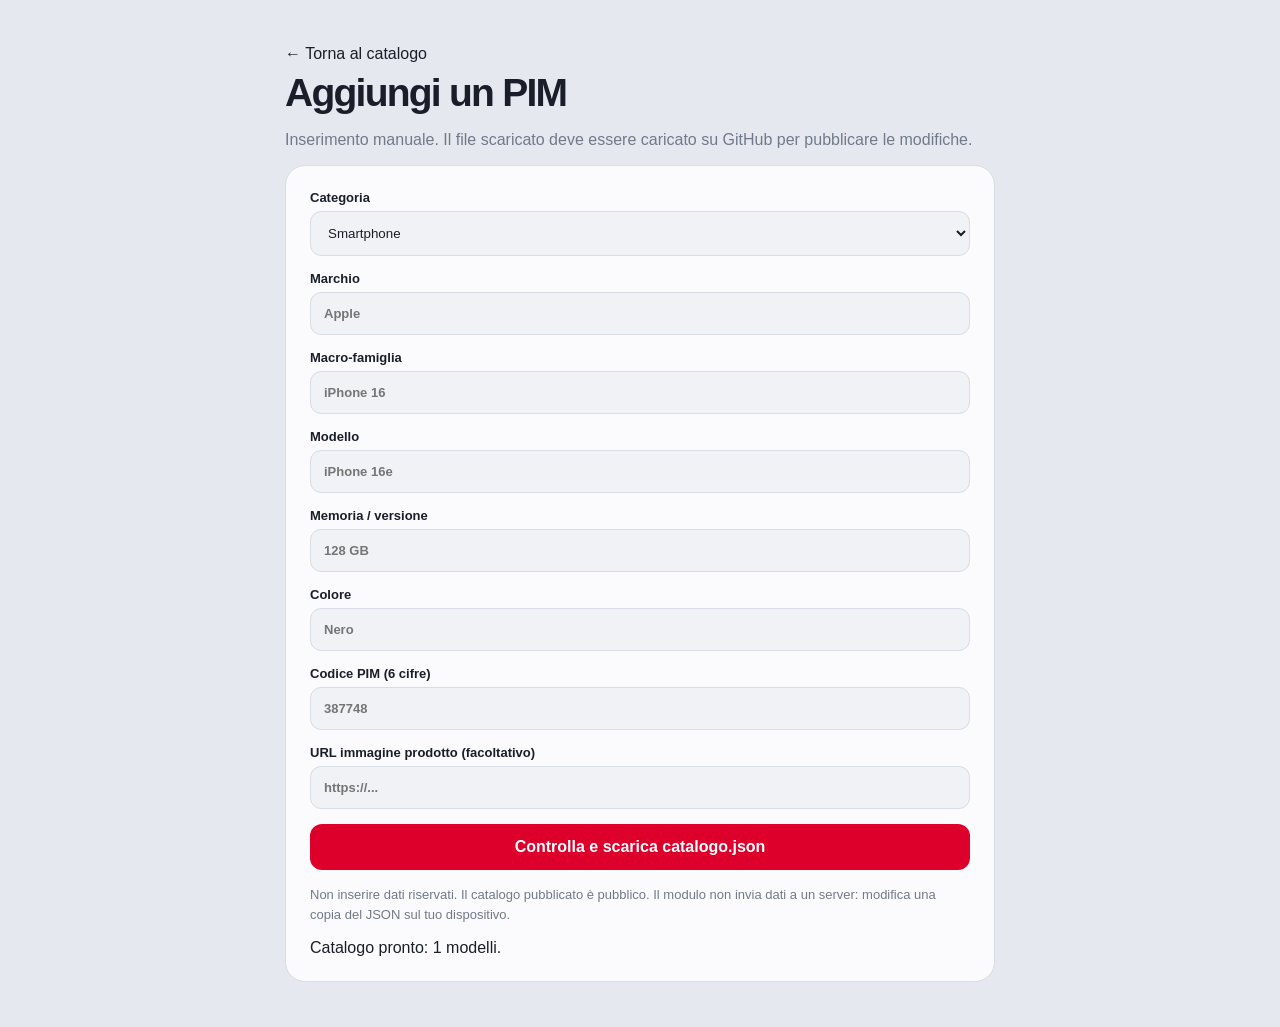
==== admin/index.html @ b3248183 "Add files via upload" ====
<!doctype html><html lang="it"><head><meta charset="utf-8"><meta name="viewport" content="width=device-width,initial-scale=1"><title>Aggiungi PIM · Codici MW</title><link rel="icon" href="../assets/icons/icon-192.png"><link rel="stylesheet" href="../style.css"><style>.adminwrap{max-width:750px;margin:25px auto;padding:20px}.adminform{background:var(--card);border:1px solid var(--line);border-radius:20px;padding:24px;display:grid;gap:15px}.adminform label{display:grid;gap:6px;font-weight:650;font-size:13px}.adminform input,.adminform select{padding:13px;border-radius:11px;border:1px solid var(--line);background:var(--panel);color:var(--ink);width:100%}.adminform button{border:0;background:var(--accent);color:white;border-radius:12px;padding:14px;font-weight:750}.adminform .hint{font-size:13px;color:var(--muted);line-height:1.5}</style></head><body><main class="adminwrap"><a href="../">← Torna al catalogo</a><h1>Aggiungi un PIM</h1><p class="subtle">Inserimento manuale. Il file scaricato deve essere caricato su GitHub per pubblicare le modifiche.</p><form class="adminform" id="form"><label>Categoria<select name="category"><option value="smartphone">Smartphone</option><option value="smartwatch">Smartwatch</option><option value="sportwatch">Sportwatch</option><option value="smartband">Smartband</option></select></label><label>Marchio<input name="brand" required placeholder="Apple"></label><label>Macro-famiglia<input name="series" required placeholder="iPhone 16"></label><label>Modello<input name="model" required placeholder="iPhone 16e"></label><label>Memoria / versione<input name="storage" placeholder="128 GB"></label><label>Colore<input name="color" required placeholder="Nero"></label><label>Codice PIM (6 cifre)<input name="pim" required pattern="[0-9]{6}" inputmode="numeric" maxlength="6" placeholder="387748"></label><label>URL immagine prodotto (facoltativo)<input name="image" type="url" placeholder="https://..."></label><button type="submit">Controlla e scarica catalogo.json</button><div class="hint">Non inserire dati riservati. Il catalogo pubblicato è pubblico. Il modulo non invia dati a un server: modifica una copia del JSON sul tuo dispositivo.</div><div id="message" role="status"></div></form></main><script src="./admin.js"></script></body></html>
---- style.css ----
:root{font-family:Inter,-apple-system,BlinkMacSystemFont,"Segoe UI",sans-serif;color-scheme:light;--bg:#e9ebf0;--panel:#f6f7fa;--card:#fff;--line:#dfe2e9;--ink:#1a1e2a;--muted:#71798a;--accent:#dc002b;--accent-soft:#fff0f3;--shadow:0 8px 24px rgba(21,27,43,.055)}:root[data-theme="dark"]{color-scheme:dark;--bg:#0c0f15;--panel:#141820;--card:#1c212b;--line:#303743;--ink:#f5f6fa;--muted:#a1a9b8;--accent:#ff3154;--accent-soft:#38202a;--shadow:0 8px 28px rgba(0,0,0,.16)}*{box-sizing:border-box}html{scroll-behavior:smooth}body{margin:0;background:var(--bg);color:var(--ink)}button,input,a{font:inherit}button{cursor:pointer}a{text-decoration:none;color:inherit}button:focus-visible,a:focus-visible,input:focus-visible{outline:3px solid var(--accent);outline-offset:3px}.shell{display:flex;min-height:100vh;max-width:1700px;margin:auto}.sidebar{width:244px;flex-shrink:0;background:var(--panel);border-right:1px solid var(--line);padding:28px 18px;display:flex;flex-direction:column;gap:32px;position:sticky;top:0;height:100vh}.brand,.mobilebrand{display:flex;align-items:center;gap:12px;font-size:19px;white-space:nowrap}.brand img,.mobilebrand img{width:40px;height:40px;border-radius:12px}.brand span,.mobilebrand span{color:var(--accent)}.sidebar nav{display:grid;gap:8px}.navlink{border:0;background:transparent;text-align:left;border-radius:13px;padding:13px 15px;display:flex;gap:13px;align-items:center;color:var(--muted);font-size:15px}.navlink.active,.navlink:hover{background:var(--accent-soft);color:var(--accent)}.sidefoot{margin-top:auto;border-top:1px solid var(--line);padding:18px 8px;color:var(--muted);font-size:13px;line-height:1.8}.main{flex:1;min-width:0;padding:22px clamp(20px,4vw,64px) 100px}.top{display:flex;justify-content:flex-end;align-items:center;min-height:44px}.mobilebrand{display:none}.topright{display:flex;align-items:center;gap:12px}.online{border:1px solid var(--line);background:var(--card);border-radius:999px;padding:9px 13px;color:var(--muted);font-size:12px;white-space:nowrap}.online i{display:inline-block;width:8px;height:8px;background:#18a46d;border-radius:50%;margin-right:5px}.iconbtn{width:39px;height:39px;border:1px solid var(--line);background:var(--card);color:var(--ink);border-radius:12px;font-size:22px}.intro{margin-top:24px}.eyebrow{font-size:11px;font-weight:800;letter-spacing:.17em;color:var(--accent)}h1{font-size:clamp(25px,3.4vw,39px);letter-spacing:-.045em;margin:8px 0 8px}h1 em{font-style:normal;color:var(--accent)}.intro p{color:var(--muted);font-size:14px;margin:0 0 24px;line-height:1.6}.searchbox{display:flex;align-items:center;gap:12px;border:1px solid var(--line);background:var(--card);border-radius:17px;padding:0 16px;box-shadow:var(--shadow);height:58px}.searchbox:focus-within{border-color:var(--accent)}.searchbox>span{font-size:29px;color:var(--accent)}.searchbox input{flex:1;min-width:0;border:0;outline:0;background:transparent;color:var(--ink);font-size:15px}.searchbox button{border:0;background:transparent;color:var(--muted);font-size:25px}.sectionhead{display:flex;align-items:center;justify-content:space-between;gap:10px;margin:32px 0 14px}.sectionhead h2{font-size:19px;margin:0;letter-spacing:-.03em}.textbtn{background:transparent;border:0;color:var(--accent);font-weight:650}.subtle,.empty p{color:var(--muted)}.categories{display:flex;overflow-x:auto;gap:9px;scrollbar-width:none;padding:2px 0 6px}.categories::-webkit-scrollbar{display:none}.chip,.memory{flex-shrink:0;border:1px solid var(--line);border-radius:999px;background:var(--card);color:var(--ink);padding:11px 17px;font-weight:650;font-size:13px;white-space:nowrap}.chip.active,.memory.active{background:var(--accent);color:white;border-color:var(--accent)}.brandgrid{display:grid;grid-template-columns:repeat(4,minmax(0,1fr));gap:14px}.brandcard,.familycard,.modelcard,.variant,.resultcard{background:var(--card);border:1px solid var(--line);box-shadow:var(--shadow);border-radius:18px}.brandcard{padding:25px 12px;min-height:140px;display:flex;align-items:center;justify-content:center;flex-direction:column;gap:13px;color:var(--ink)}.brandcard:hover,.familycard:hover,.modelcard:hover{border-color:var(--accent)}.brandmark{font-weight:900;font-size:clamp(18px,2vw,25px);letter-spacing:-.06em;min-height:36px;display:flex;align-items:center}.brandmark img{max-height:40px;max-width:125px;object-fit:contain}.brandcard small{font-weight:650;font-size:13px}.listcards{display:grid;gap:12px}.familycard,.modelcard{width:100%;display:flex;align-items:center;text-align:left;gap:17px;padding:13px 16px;color:var(--ink)}.thumb{width:76px;height:76px;border-radius:13px;background:var(--panel);display:flex;align-items:center;justify-content:center;flex-shrink:0;overflow:hidden;color:var(--muted);font-size:25px}.thumb img{width:100%;height:100%;object-fit:contain}.cardbody{flex:1;min-width:0}.cardbody strong{font-size:16px}.cardbody small{display:block;color:var(--muted);margin-top:5px}.arrow{color:var(--accent);font-size:24px}.detailhead{display:flex;gap:18px;align-items:center;background:var(--card);border:1px solid var(--line);border-radius:20px;padding:16px}.detailhead .thumb{width:114px;height:114px}.detailhead h2{margin:0 0 7px;font-size:24px}.detailhead p{margin:0;color:var(--muted);font-size:13px}.memorybar{display:flex;gap:9px;overflow-x:auto;padding:4px 0 7px;scrollbar-width:none}.variantlist{display:grid;gap:10px}.variant{display:flex;align-items:center;gap:13px;padding:14px 16px}.swatch{height:29px;width:29px;border-radius:50%;border:1px solid #7b819066;flex-shrink:0;box-shadow:inset 0 1px 3px #0002}.variantinfo{flex:1;min-width:0}.variantinfo strong{display:block;font-size:14px}.variantinfo small{display:block;color:var(--muted);margin-top:4px}.variantinfo b{color:var(--ink);font-size:16px}.copybtn{background:var(--accent-soft);border:1px solid transparent;border-radius:11px;color:var(--accent);padding:10px 13px;font-weight:750;white-space:nowrap}.copybtn:hover{border-color:var(--accent)}.favbtn{background:none;border:0;color:var(--muted);font-size:24px;padding:5px}.favbtn.saved{color:var(--accent)}.resultgrid{display:grid;grid-template-columns:repeat(2,minmax(0,1fr));gap:12px}.resultcard{padding:15px;display:flex;flex-direction:column;gap:12px}.resultcard .thumb{width:100%;height:120px}.resultcard h3{margin:0;font-size:16px}.resultcard p{color:var(--muted);margin:4px 0 0;font-size:13px}.resultcard button{align-self:start}.empty{text-align:center;padding:45px 18px;background:var(--card);border:1px dashed var(--line);border-radius:18px}.empty strong{display:block;font-size:17px}.empty p{font-size:13px;line-height:1.6}.bottomnav{display:none}#toast{position:fixed;bottom:25px;left:50%;transform:translateX(-50%) translateY(120px);background:var(--ink);color:var(--card);padding:12px 20px;border-radius:14px;box-shadow:var(--shadow);transition:transform .25s;z-index:10}#toast.show{transform:translateX(-50%) translateY(0)}@media(max-width:900px){.sidebar{width:190px}.brand{font-size:16px}.brand img{width:32px;height:32px}.brandgrid{grid-template-columns:repeat(3,1fr)}}@media(max-width:680px){.sidebar{display:none}.main{padding:12px 16px calc(100px + env(safe-area-inset-bottom));width:100%}.top{justify-content:space-between}.mobilebrand{display:flex;font-size:17px}.mobilebrand img{width:37px;height:37px}.online{font-size:0;padding:10px}.online i{margin:0}.intro{margin-top:27px}.intro p{margin-bottom:18px}.searchbox{height:54px}.brandgrid{grid-template-columns:repeat(2,minmax(0,1fr));gap:11px}.brandcard{min-height:125px;padding:18px 8px}.sectionhead{margin-top:25px}.resultgrid{grid-template-columns:1fr}.bottomnav{display:flex;position:fixed;bottom:0;left:0;right:0;z-index:5;background:var(--panel);border-top:1px solid var(--line);padding:9px 8px calc(10px + env(safe-area-inset-bottom));justify-content:space-around}.bottomnav button,.bottomnav a{background:none;border:0;color:var(--muted);font-size:11px;display:flex;flex-direction:column;align-items:center;gap:4px;min-width:65px}.bottomnav span{font-size:26px;line-height:1}.bottomnav .active{color:var(--accent)}#toast{bottom:100px}.detailhead .thumb{width:95px;height:95px}.detailhead h2{font-size:21px}.copybtn{padding:9px}}@media(prefers-reduced-motion:reduce){*{scroll-behavior:auto!important;transition:none!important}}

/* Premium refinement v3 */
:root{--bg:#e5e8ee;--panel:#f1f2f6;--card:#fbfbfd;--line:#d8dce5;--shadow:0 10px 30px rgba(27,35,57,.065)}
:root[data-theme="dark"]{--bg:#0e121a;--panel:#141a24;--card:#1b2330;--line:#303b4b;--shadow:0 12px 30px rgba(0,0,0,.19)}
.main{max-width:1450px}.sidebar{box-shadow:3px 0 24px rgba(20,26,40,.025)}
.intro{margin-top:12px}.intro h1{font-size:clamp(25px,2.6vw,32px)}.intro p{margin-bottom:18px}.sectionhead{margin-top:26px}
.brandgrid{grid-template-columns:repeat(2,minmax(0,1fr));max-width:720px}.brandcard{min-height:158px;transition:transform .18s,border-color .18s;gap:12px}.brandcard:hover{transform:translateY(-2px)}.brandmark{min-height:62px}.brandmark img{max-height:56px;max-width:110px;filter:none}:root[data-theme="dark"] .brandmark img[src$="apple.svg"]{filter:invert(1)}
.brandcard small{font-size:14px}.familycard,.modelcard{max-width:850px}.listcards{max-width:850px}.thumb{background:linear-gradient(145deg,var(--panel),var(--bg))}.thumb img{padding:4px}
.searchbox{box-shadow:0 4px 16px rgba(26,31,48,.045)}.brandcard,.familycard,.modelcard,.variant,.resultcard{box-shadow:var(--shadow)}
@media(max-width:680px){.intro{margin-top:15px}.intro h1{font-size:26px}.intro p{font-size:13px}.brandgrid{grid-template-columns:repeat(2,minmax(0,1fr))}.brandcard{min-height:136px}.brandmark img{max-height:48px}.sectionhead{margin-top:22px}.main{padding-left:15px;padding-right:15px}}
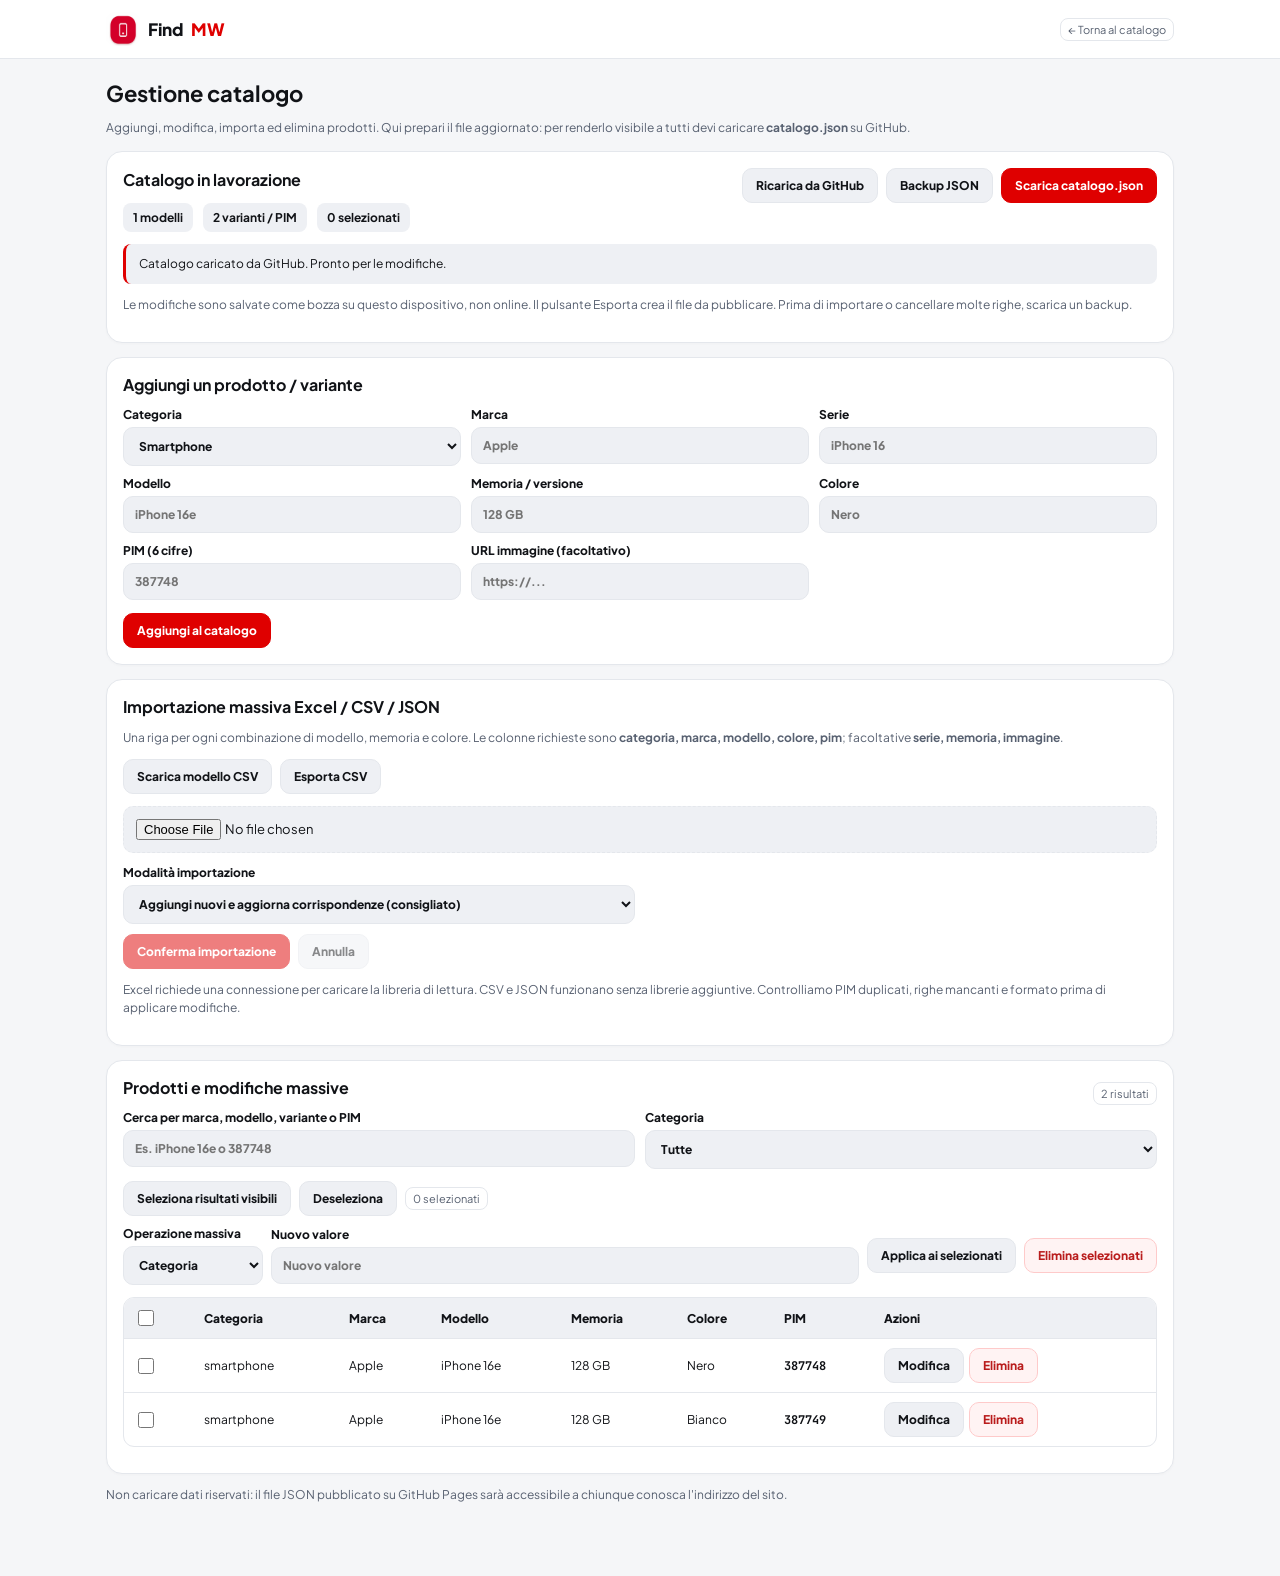
==== commit 617da6b2: "Add files via upload" ====
--- a/admin/index.html
+++ b/admin/index.html
@@ -1 +1,60 @@
-<!doctype html><html lang="it"><head><meta charset="utf-8"><meta name="viewport" content="width=device-width,initial-scale=1"><title>Aggiungi PIM · Codici MW</title><link rel="icon" href="../assets/icons/icon-192.png"><link rel="stylesheet" href="../style.css"><style>.adminwrap{max-width:750px;margin:25px auto;padding:20px}.adminform{background:var(--card);border:1px solid var(--line);border-radius:20px;padding:24px;display:grid;gap:15px}.adminform label{display:grid;gap:6px;font-weight:650;font-size:13px}.adminform input,.adminform select{padding:13px;border-radius:11px;border:1px solid var(--line);background:var(--panel);color:var(--ink);width:100%}.adminform button{border:0;background:var(--accent);color:white;border-radius:12px;padding:14px;font-weight:750}.adminform .hint{font-size:13px;color:var(--muted);line-height:1.5}</style></head><body><main class="adminwrap"><a href="../">← Torna al catalogo</a><h1>Aggiungi un PIM</h1><p class="subtle">Inserimento manuale. Il file scaricato deve essere caricato su GitHub per pubblicare le modifiche.</p><form class="adminform" id="form"><label>Categoria<select name="category"><option value="smartphone">Smartphone</option><option value="smartwatch">Smartwatch</option><option value="sportwatch">Sportwatch</option><option value="smartband">Smartband</option></select></label><label>Marchio<input name="brand" required placeholder="Apple"></label><label>Macro-famiglia<input name="series" required placeholder="iPhone 16"></label><label>Modello<input name="model" required placeholder="iPhone 16e"></label><label>Memoria / versione<input name="storage" placeholder="128 GB"></label><label>Colore<input name="color" required placeholder="Nero"></label><label>Codice PIM (6 cifre)<input name="pim" required pattern="[0-9]{6}" inputmode="numeric" maxlength="6" placeholder="387748"></label><label>URL immagine prodotto (facoltativo)<input name="image" type="url" placeholder="https://..."></label><button type="submit">Controlla e scarica catalogo.json</button><div class="hint">Non inserire dati riservati. Il catalogo pubblicato è pubblico. Il modulo non invia dati a un server: modifica una copia del JSON sul tuo dispositivo.</div><div id="message" role="status"></div></form></main><script src="./admin.js"></script></body></html>
+<!doctype html>
+<html lang="it" class="light">
+<head>
+<meta charset="utf-8"><meta name="viewport" content="width=device-width,initial-scale=1,maximum-scale=1,viewport-fit=cover,user-scalable=no">
+<meta name="theme-color" content="#DF0000"><title>Gestione catalogo · FindMW</title>
+<link rel="manifest" href="../manifest.json"><link rel="icon" href="../assets/icons/icon-192.png">
+<link rel="apple-touch-icon" href="../assets/icons/icon-192.png">
+<link rel="preconnect" href="https://fonts.googleapis.com"><link rel="preconnect" href="https://fonts.gstatic.com" crossorigin>
+<link href="https://fonts.googleapis.com/css2?family=JetBrains+Mono:wght@500;600;700&family=Plus+Jakarta+Sans:wght@400;500;600;700;800&display=swap" rel="stylesheet">
+<style>
+:root{--bg:#F5F6F8;--card:#fff;--muted:#586171;--ink:#111317;--line:#E4E7EC;--soft:#EEF0F4;--red:#DF0000;--error:#B91C1C}
+*{box-sizing:border-box}html{touch-action:manipulation}body{font-family:'Plus Jakarta Sans',system-ui,sans-serif;background:var(--bg);color:var(--ink);margin:0;-webkit-text-size-adjust:100%}
+button,input,select{font:inherit}button{cursor:pointer}a{color:inherit;text-decoration:none}
+header{background:var(--card);border-bottom:1px solid var(--line);position:sticky;top:0;z-index:10}
+.nav{max-width:1100px;margin:auto;padding:12px 16px;display:flex;align-items:center;justify-content:space-between;gap:12px}
+.brand{display:flex;gap:8px;align-items:center;font-weight:800;font-size:17px}.brand img{width:34px;height:34px;border-radius:10px}
+.brand span{color:var(--red)}main{max-width:1100px;margin:auto;padding:20px 16px 60px}
+h1{font-size:22px;margin:0 0 8px}h2{font-size:16px;margin:0 0 12px}p{line-height:1.5}.muted{color:var(--muted)}.small{font-size:12px}.hint{font-size:12px;color:var(--muted)}
+.card{background:var(--card);border:1px solid var(--line);border-radius:16px;padding:16px;margin-top:14px;box-shadow:0 1px 3px #00000006}
+.grid{display:grid;grid-template-columns:repeat(3,1fr);gap:10px}.grid-2{display:grid;grid-template-columns:repeat(2,1fr);gap:10px}
+label{display:flex;flex-direction:column;gap:5px;font-size:12px;font-weight:750}input,select{width:100%;border:1px solid var(--line);border-radius:10px;padding:10px 11px;background:var(--soft);color:var(--ink);min-width:0}input:focus,select:focus{outline:2px solid #DF000038;border-color:var(--red)}
+input[type=checkbox]{width:16px;height:16px;accent-color:var(--red)}button{border:1px solid var(--line);border-radius:10px;background:var(--soft);color:var(--ink);padding:9px 13px;font-weight:750;font-size:12px}button:disabled{opacity:.5;cursor:not-allowed}
+.primary{background:var(--red);color:#fff;border-color:var(--red)}.danger{color:#B91C1C;border-color:#FECACA;background:#FFF3F3}.toolbar{display:flex;gap:8px;flex-wrap:wrap;align-items:center}.toolbar>*{flex-shrink:0}
+.count{display:flex;gap:10px;flex-wrap:wrap}.count span{background:var(--soft);border-radius:8px;padding:7px 10px;font-weight:700;font-size:12px}
+.table-wrap{overflow-x:auto;border:1px solid var(--line);border-radius:11px;margin-top:12px}table{border-collapse:collapse;min-width:820px;width:100%;font-size:12px}th,td{padding:9px 10px;text-align:left;border-bottom:1px solid var(--line)}th{background:var(--soft);font-weight:800}tr:last-child td{border-bottom:0}tr:hover td{background:#F9FAFB}.pim{font-family:'JetBrains Mono',monospace;font-weight:700}td .actions{display:flex;gap:5px}
+.status{border-left:3px solid var(--red);background:var(--soft);padding:11px 13px;font-size:12px;border-radius:8px;margin-top:12px;white-space:pre-wrap;line-height:1.5}
+.status.error{border-left-color:var(--error);color:var(--error)}.hidden{display:none!important}.row{display:flex;justify-content:space-between;align-items:center;gap:10px;flex-wrap:wrap}.pill{display:inline-block;font-size:11px;color:var(--muted);border:1px solid var(--line);padding:4px 7px;border-radius:8px}
+.file{padding:12px;border:1px dashed var(--line);border-radius:10px;background:var(--soft);font-size:13px}hr{border:0;border-top:1px solid var(--line);margin:17px 0}
+@media(max-width:690px){main{padding:14px 12px 48px}.card{padding:12px}.grid,.grid-2{grid-template-columns:repeat(2,minmax(0,1fr))}.grid .wide,.grid-2 .wide{grid-column:1/-1}h1{font-size:19px}button{padding:9px}table{min-width:760px}}
+</style>
+</head>
+<body>
+<header><div class="nav"><a class="brand" href="../"><img src="../assets/icons/icon-192.png" alt="FindMW">Find<span>MW</span></a><a class="pill" href="../">← Torna al catalogo</a></div></header>
+<main>
+<h1>Gestione catalogo</h1><p class="muted small">Aggiungi, modifica, importa ed elimina prodotti. Qui prepari il file aggiornato: per renderlo visibile a tutti devi caricare <b>catalogo.json</b> su GitHub.</p>
+<section class="card"><div class="row"><h2>Catalogo in lavorazione</h2><div class="toolbar"><button id="reload" title="Riparte dal catalogo pubblicato, eliminando le modifiche locali">Ricarica da GitHub</button><button id="backup">Backup JSON</button><button class="primary" id="export">Scarica catalogo.json</button></div></div><div class="count" id="counts"></div><div id="status" class="status" role="status">Caricamento catalogo in corso…</div><p class="hint">Le modifiche sono salvate come bozza su questo dispositivo, non online. Il pulsante Esporta crea il file da pubblicare. Prima di importare o cancellare molte righe, scarica un backup.</p></section>
+<section class="card"><h2 id="form-title">Aggiungi un prodotto / variante</h2>
+<form id="product-form"><div class="grid">
+<label>Categoria<select name="category" required><option value="smartphone">Smartphone</option><option value="smartwatch">Smartwatch</option><option value="ring">Ring</option></select></label>
+<label>Marca<input name="brand" required placeholder="Apple"></label><label>Serie<input name="series" placeholder="iPhone 16"></label>
+<label>Modello<input name="model" required placeholder="iPhone 16e"></label><label>Memoria / versione<input name="storage" placeholder="128 GB"></label><label>Colore<input name="color" required placeholder="Nero"></label>
+<label>PIM (6 cifre)<input name="pim" required inputmode="numeric" pattern="[0-9]{6}" maxlength="6" placeholder="387748"></label><label class="wide">URL immagine (facoltativo)<input name="image" type="url" placeholder="https://..."></label>
+</div><div class="toolbar" style="margin-top:13px"><button class="primary" type="submit" id="save-row">Aggiungi al catalogo</button><button type="button" id="cancel-edit" class="hidden">Annulla modifica</button></div></form></section>
+<section class="card"><h2>Importazione massiva Excel / CSV / JSON</h2><p class="small muted">Una riga per ogni combinazione di modello, memoria e colore. Le colonne richieste sono <b>categoria, marca, modello, colore, pim</b>; facoltative <b>serie, memoria, immagine</b>.</p>
+<div class="toolbar"><button id="template">Scarica modello CSV</button><button id="download-current-csv">Esporta CSV</button></div>
+<div style="margin-top:12px"><input class="file" id="import-file" type="file" accept=".csv,.xlsx,.xls,.json" aria-label="Carica file CSV, Excel o JSON"></div>
+<div class="grid-2" style="margin-top:12px"><label class="wide">Modalità importazione<select id="import-mode"><option value="merge">Aggiungi nuovi e aggiorna corrispondenze (consigliato)</option><option value="replace">Sostituisci l'intero catalogo</option></select></label></div>
+<div id="import-preview" class="status hidden"></div><div class="toolbar" style="margin-top:10px"><button id="apply-import" class="primary" disabled>Conferma importazione</button><button id="cancel-import" disabled>Annulla</button></div><p class="hint">Excel richiede una connessione per caricare la libreria di lettura. CSV e JSON funzionano senza librerie aggiuntive. Controlliamo PIM duplicati, righe mancanti e formato prima di applicare modifiche.</p>
+</section>
+<section class="card"><div class="row"><h2>Prodotti e modifiche massive</h2><span class="pill" id="visible-count">0 righe</span></div>
+<div class="grid-2"><label class="wide">Cerca per marca, modello, variante o PIM<input id="filter" placeholder="Es. iPhone 16e o 387748"></label><label>Categoria<select id="filter-category"><option value="">Tutte</option><option value="smartphone">Smartphone</option><option value="smartwatch">Smartwatch</option><option value="ring">Ring</option></select></label></div>
+<div class="toolbar" style="margin-top:12px"><button id="select-visible">Seleziona risultati visibili</button><button id="clear-selection">Deseleziona</button><span id="selected-count" class="pill">0 selezionati</span></div>
+<div class="toolbar" style="margin-top:10px"><label style="min-width:140px">Operazione massiva<select id="bulk-field"><option value="category">Categoria</option><option value="brand">Marca</option><option value="series">Serie</option><option value="model">Modello</option><option value="storage">Memoria</option><option value="color">Colore</option></select></label><label style="flex:1;min-width:120px">Nuovo valore<input id="bulk-value" placeholder="Nuovo valore"></label><button id="bulk-apply">Applica ai selezionati</button><button class="danger" id="bulk-delete">Elimina selezionati</button></div>
+<div class="table-wrap"><table><thead><tr><th><input id="toggle-page" type="checkbox" aria-label="Seleziona righe visibili"></th><th>Categoria</th><th>Marca</th><th>Modello</th><th>Memoria</th><th>Colore</th><th>PIM</th><th>Azioni</th></tr></thead><tbody id="rows"></tbody></table></div><div class="toolbar" style="margin-top:10px"><button id="more">Mostra altre 100 righe</button></div>
+</section>
+<p class="small muted">Non caricare dati riservati: il file JSON pubblicato su GitHub Pages sarà accessibile a chiunque conosca l'indirizzo del sito.</p>
+</main>
+<!-- SheetJS used locally in browser for XLS/XLSX parsing only; not required for CSV/JSON -->
+<script src="./manager.js" defer></script>
+</body></html>
